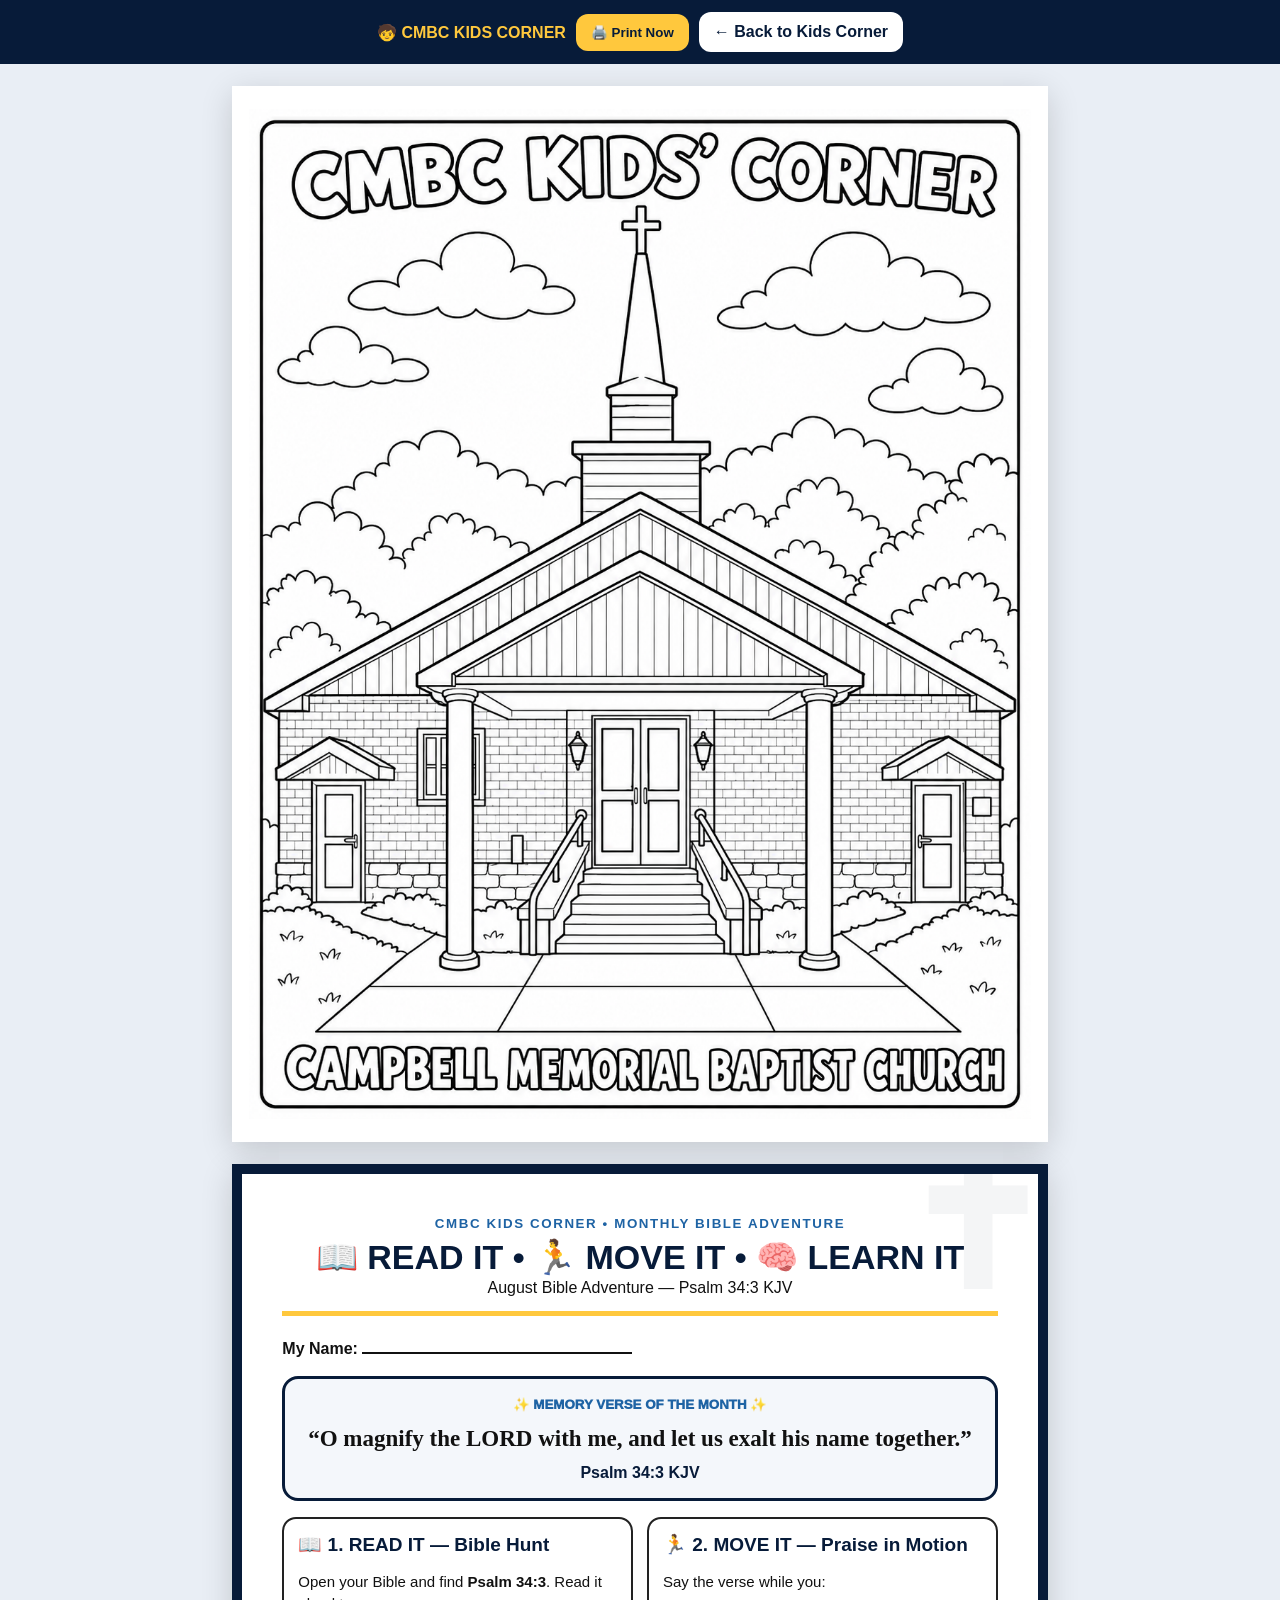
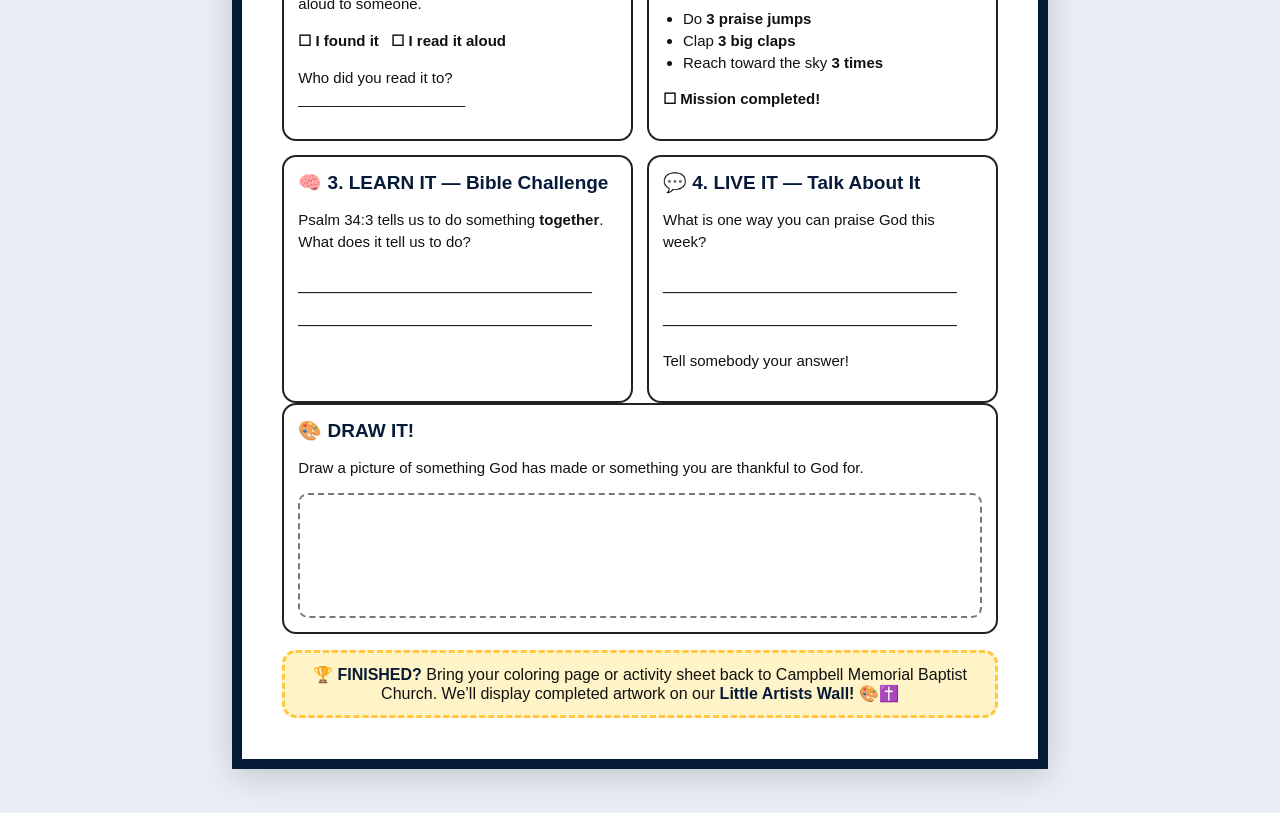
==== kids-print.html @ bbb98fdd "Add reliable Kids Corner printable pages" ====
<!doctype html>
<html lang="en">
<head>
<meta charset="utf-8">
<meta name="viewport" content="width=device-width,initial-scale=1">
<title>CMBC Kids Corner Printables</title>
<style>
:root{--navy:#071b39;--gold:#ffc83d;--blue:#1e63a4}*{box-sizing:border-box}body{margin:0;background:#e9eef5;color:#111;font-family:Arial,Helvetica,sans-serif}.toolbar{position:sticky;top:0;z-index:5;background:var(--navy);color:#fff;padding:12px 16px;display:flex;gap:10px;align-items:center;justify-content:center;flex-wrap:wrap}.toolbar b{color:var(--gold)}button,a{border:0;border-radius:12px;padding:11px 15px;font-weight:900;cursor:pointer;text-decoration:none}.print-btn{background:var(--gold);color:var(--navy)}.back-btn{background:#fff;color:var(--navy)}.pages{padding:22px}.sheet{width:min(8.5in,100%);min-height:11in;margin:0 auto 22px;background:#fff;box-shadow:0 8px 30px rgba(0,0,0,.16);position:relative;overflow:hidden}.color-page{display:flex;align-items:center;justify-content:center;padding:.18in}.color-page img{width:100%;height:auto;max-height:10.6in;object-fit:contain}.activity{padding:.42in;border:10px solid var(--navy)}.activity:before{content:'✝';position:absolute;right:-12px;top:-35px;font:900 180px/1 Georgia,serif;color:rgba(7,27,57,.045)}.activity>*{position:relative;z-index:1}.activity-head{text-align:center;border-bottom:5px solid var(--gold);padding-bottom:14px}.activity-head small{font-weight:900;letter-spacing:.12em;color:var(--blue)}.activity-head h1{margin:5px 0 2px;color:var(--navy);font-size:34px}.activity-head p{margin:0}.name{margin:18px 0;font-weight:900}.line{display:inline-block;min-width:270px;border-bottom:2px solid #111;height:20px}.verse-box{background:#f4f7fb;border:3px solid var(--navy);border-radius:16px;padding:16px;text-align:center}.verse-box small{font-weight:1000;color:var(--blue)}.verse-box blockquote{font:700 23px/1.35 Georgia,serif;margin:10px 0}.verse-box b{color:var(--navy)}.grid{display:grid;grid-template-columns:1fr 1fr;gap:14px;margin-top:16px}.box{border:2px solid #222;border-radius:14px;padding:14px;min-height:175px}.box h2{font-size:19px;margin:0 0 8px;color:var(--navy)}.box p,.box li{font-size:15px;line-height:1.45}.box ul{margin:8px 0;padding-left:20px}.answer-lines{line-height:2.1}.draw{min-height:210px}.draw-space{height:125px;border:2px dashed #777;border-radius:10px;margin-top:8px}.return{margin-top:16px;text-align:center;background:#fff4c7;border:3px dashed var(--gold);border-radius:14px;padding:12px}.return b{color:var(--navy)}.checklist{font-weight:700}@media(max-width:700px){.pages{padding:8px}.sheet{min-height:auto}.activity{padding:20px}.grid{grid-template-columns:1fr}.toolbar{font-size:13px}}@page{size:letter portrait;margin:0}@media print{body{background:#fff}.toolbar{display:none!important}.pages{padding:0}.sheet{width:8.5in;height:11in;min-height:11in;margin:0;box-shadow:none;page-break-after:always;break-after:page}.sheet:last-child{page-break-after:auto;break-after:auto}.color-page{padding:.15in}.activity{padding:.38in}body.mode-color .activity{display:none!important}body.mode-activity .color-page{display:none!important}}
</style>
</head>
<body>
<div class="toolbar"><b>🧒 CMBC KIDS CORNER</b><button class="print-btn" onclick="window.print()">🖨️ Print Now</button><a class="back-btn" href="./#kids-corner">← Back to Kids Corner</a></div>
<div class="pages">
<section class="sheet color-page" aria-label="Coloring page"><img src="images/kidscornercolorpage1.png" alt="CMBC Kids Corner coloring page"></section>
<section class="sheet activity" aria-label="Bible Adventure activity sheet">
 <div class="activity-head"><small>CMBC KIDS CORNER • MONTHLY BIBLE ADVENTURE</small><h1>📖 READ IT • 🏃 MOVE IT • 🧠 LEARN IT</h1><p>August Bible Adventure — Psalm 34:3 KJV</p></div>
 <p class="name">My Name: <span class="line"></span></p>
 <div class="verse-box"><small>✨ MEMORY VERSE OF THE MONTH ✨</small><blockquote>“O magnify the LORD with me, and let us exalt his name together.”</blockquote><b>Psalm 34:3 KJV</b></div>
 <div class="grid">
  <div class="box"><h2>📖 1. READ IT — Bible Hunt</h2><p>Open your Bible and find <b>Psalm 34:3</b>. Read it aloud to someone.</p><p class="checklist">☐ I found it &nbsp; ☐ I read it aloud</p><p>Who did you read it to? ____________________</p></div>
  <div class="box"><h2>🏃 2. MOVE IT — Praise in Motion</h2><p>Say the verse while you:</p><ul><li>Do <b>3 praise jumps</b></li><li>Clap <b>3 big claps</b></li><li>Reach toward the sky <b>3 times</b></li></ul><p class="checklist">☐ Mission completed!</p></div>
  <div class="box"><h2>🧠 3. LEARN IT — Bible Challenge</h2><p>Psalm 34:3 tells us to do something <b>together</b>. What does it tell us to do?</p><div class="answer-lines">_________________________________<br>_________________________________</div></div>
  <div class="box"><h2>💬 4. LIVE IT — Talk About It</h2><p>What is one way you can praise God this week?</p><div class="answer-lines">_________________________________<br>_________________________________</div><p>Tell somebody your answer!</p></div>
 </div>
 <div class="box draw"><h2>🎨 DRAW IT!</h2><p>Draw a picture of something God has made or something you are thankful to God for.</p><div class="draw-space"></div></div>
 <div class="return">🏆 <b>FINISHED?</b> Bring your coloring page or activity sheet back to Campbell Memorial Baptist Church. We’ll display completed artwork on our <b>Little Artists Wall!</b> 🎨✝️</div>
</section>
</div>
<script>
const mode=new URLSearchParams(location.search).get('print');if(mode==='color')document.body.classList.add('mode-color');if(mode==='activity')document.body.classList.add('mode-activity');
</script>
</body>
</html>
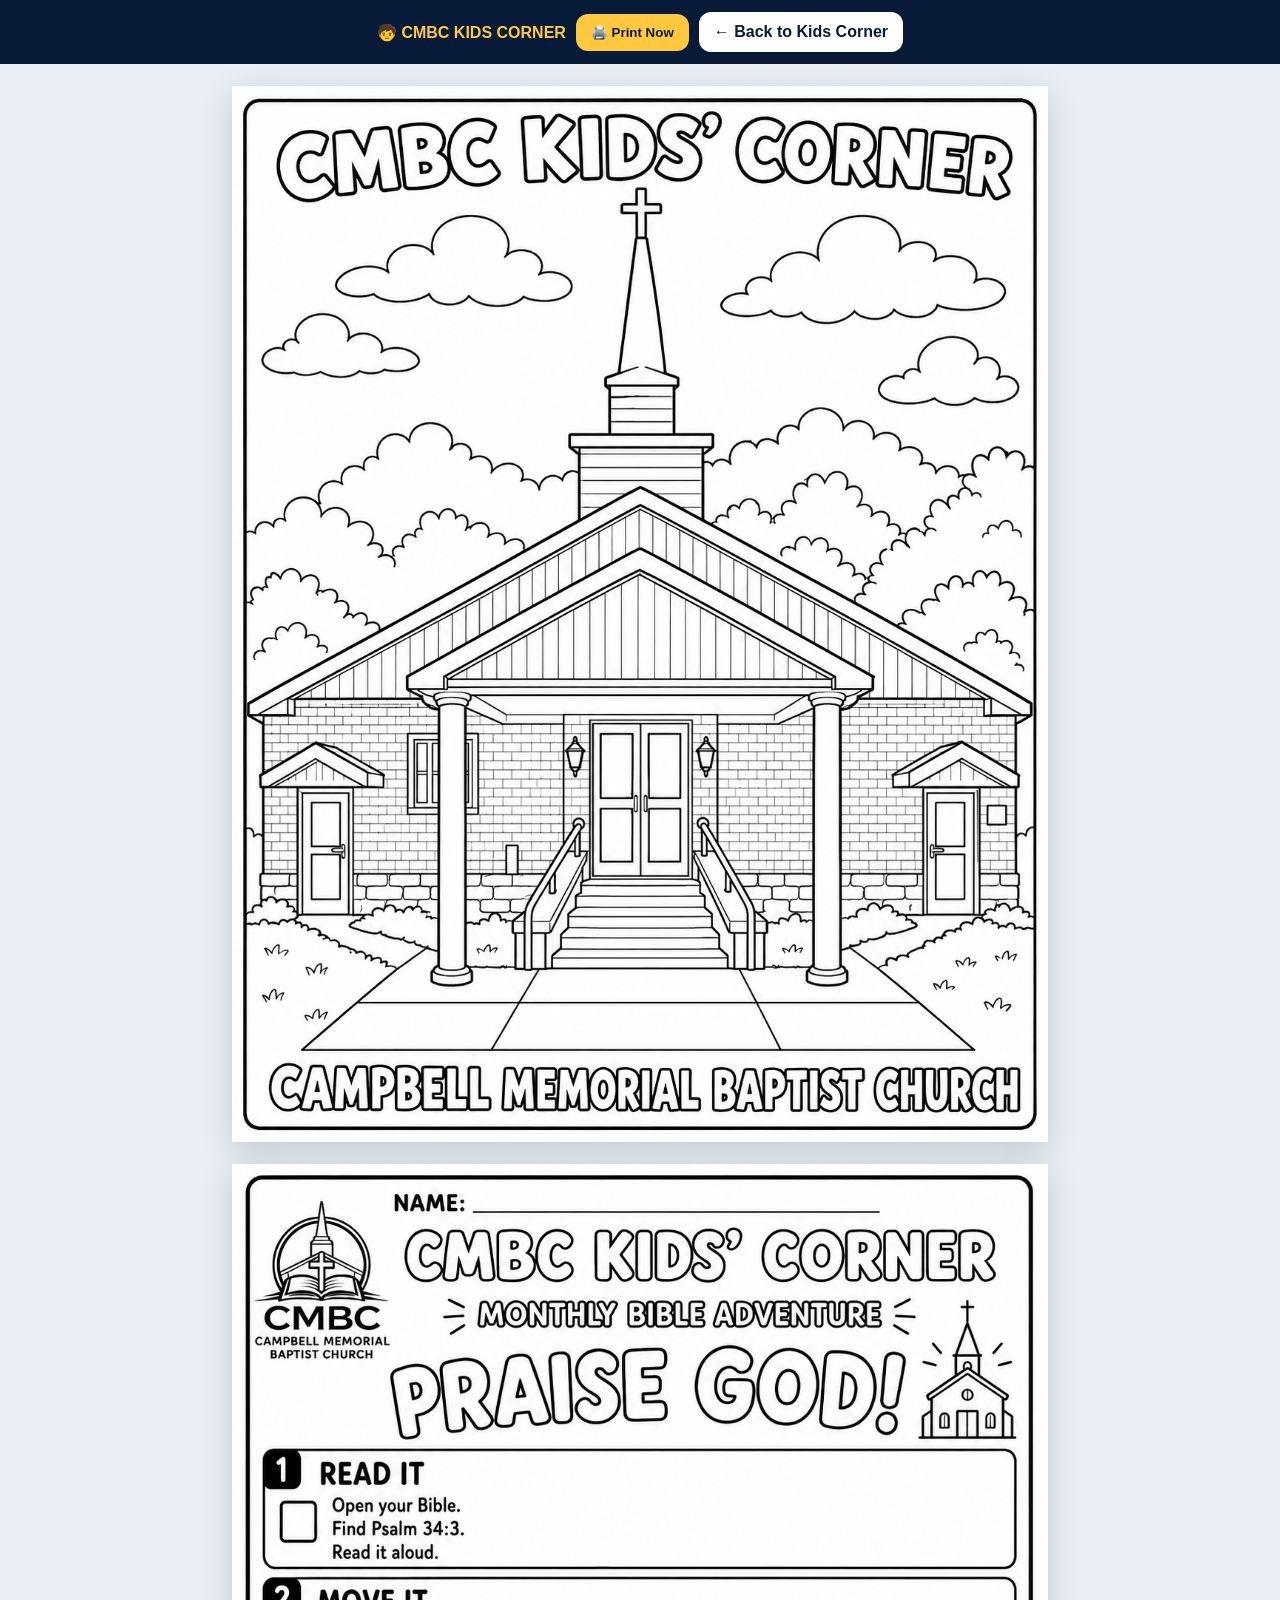
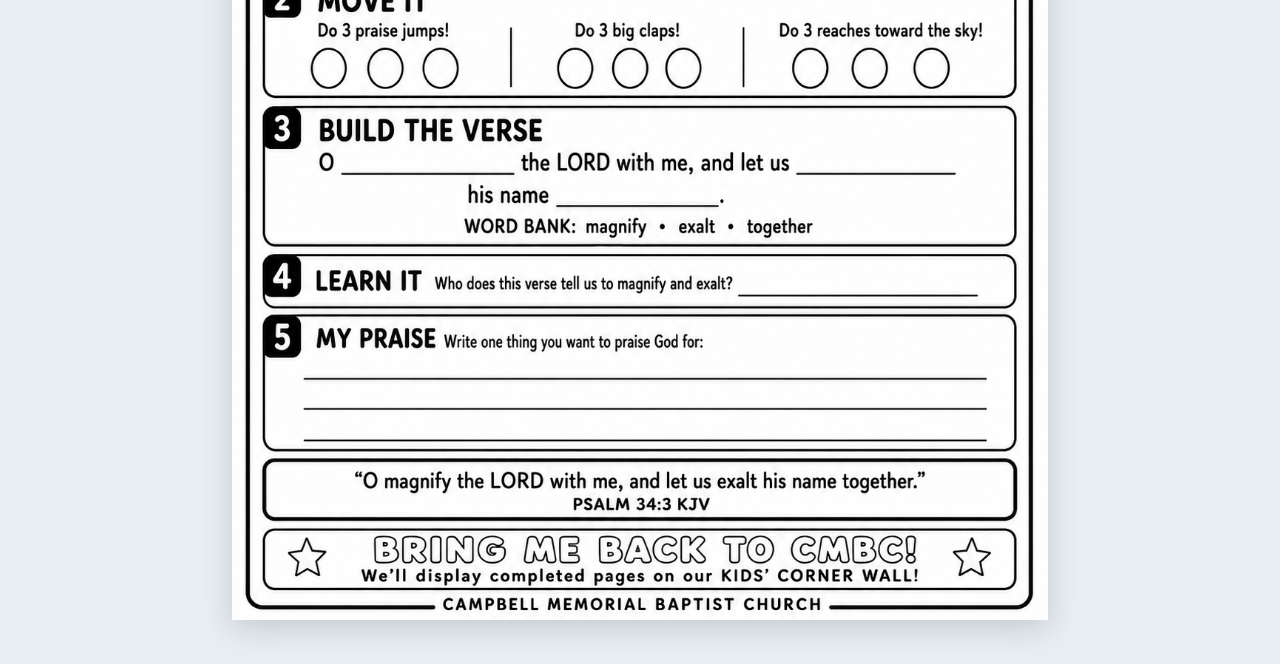
==== commit f72264ca: "Use uploaded CMBC Kids Corner activity sheet for printing" ====
--- a/kids-print.html
+++ b/kids-print.html
@@ -5,29 +5,19 @@
 <meta name="viewport" content="width=device-width,initial-scale=1">
 <title>CMBC Kids Corner Printables</title>
 <style>
-:root{--navy:#071b39;--gold:#ffc83d;--blue:#1e63a4}*{box-sizing:border-box}body{margin:0;background:#e9eef5;color:#111;font-family:Arial,Helvetica,sans-serif}.toolbar{position:sticky;top:0;z-index:5;background:var(--navy);color:#fff;padding:12px 16px;display:flex;gap:10px;align-items:center;justify-content:center;flex-wrap:wrap}.toolbar b{color:var(--gold)}button,a{border:0;border-radius:12px;padding:11px 15px;font-weight:900;cursor:pointer;text-decoration:none}.print-btn{background:var(--gold);color:var(--navy)}.back-btn{background:#fff;color:var(--navy)}.pages{padding:22px}.sheet{width:min(8.5in,100%);min-height:11in;margin:0 auto 22px;background:#fff;box-shadow:0 8px 30px rgba(0,0,0,.16);position:relative;overflow:hidden}.color-page{display:flex;align-items:center;justify-content:center;padding:.18in}.color-page img{width:100%;height:auto;max-height:10.6in;object-fit:contain}.activity{padding:.42in;border:10px solid var(--navy)}.activity:before{content:'✝';position:absolute;right:-12px;top:-35px;font:900 180px/1 Georgia,serif;color:rgba(7,27,57,.045)}.activity>*{position:relative;z-index:1}.activity-head{text-align:center;border-bottom:5px solid var(--gold);padding-bottom:14px}.activity-head small{font-weight:900;letter-spacing:.12em;color:var(--blue)}.activity-head h1{margin:5px 0 2px;color:var(--navy);font-size:34px}.activity-head p{margin:0}.name{margin:18px 0;font-weight:900}.line{display:inline-block;min-width:270px;border-bottom:2px solid #111;height:20px}.verse-box{background:#f4f7fb;border:3px solid var(--navy);border-radius:16px;padding:16px;text-align:center}.verse-box small{font-weight:1000;color:var(--blue)}.verse-box blockquote{font:700 23px/1.35 Georgia,serif;margin:10px 0}.verse-box b{color:var(--navy)}.grid{display:grid;grid-template-columns:1fr 1fr;gap:14px;margin-top:16px}.box{border:2px solid #222;border-radius:14px;padding:14px;min-height:175px}.box h2{font-size:19px;margin:0 0 8px;color:var(--navy)}.box p,.box li{font-size:15px;line-height:1.45}.box ul{margin:8px 0;padding-left:20px}.answer-lines{line-height:2.1}.draw{min-height:210px}.draw-space{height:125px;border:2px dashed #777;border-radius:10px;margin-top:8px}.return{margin-top:16px;text-align:center;background:#fff4c7;border:3px dashed var(--gold);border-radius:14px;padding:12px}.return b{color:var(--navy)}.checklist{font-weight:700}@media(max-width:700px){.pages{padding:8px}.sheet{min-height:auto}.activity{padding:20px}.grid{grid-template-columns:1fr}.toolbar{font-size:13px}}@page{size:letter portrait;margin:0}@media print{body{background:#fff}.toolbar{display:none!important}.pages{padding:0}.sheet{width:8.5in;height:11in;min-height:11in;margin:0;box-shadow:none;page-break-after:always;break-after:page}.sheet:last-child{page-break-after:auto;break-after:auto}.color-page{padding:.15in}.activity{padding:.38in}body.mode-color .activity{display:none!important}body.mode-activity .color-page{display:none!important}}
+:root{--navy:#071b39;--gold:#ffc83d}*{box-sizing:border-box}body{margin:0;background:#e9eef5;font-family:Arial,Helvetica,sans-serif}.toolbar{position:sticky;top:0;z-index:5;background:var(--navy);color:#fff;padding:12px 16px;display:flex;gap:10px;align-items:center;justify-content:center;flex-wrap:wrap}.toolbar b{color:var(--gold)}button,a{border:0;border-radius:12px;padding:11px 15px;font-weight:900;cursor:pointer;text-decoration:none}.print-btn{background:var(--gold);color:var(--navy)}.back-btn{background:#fff;color:var(--navy)}.pages{padding:22px}.sheet{width:min(8.5in,100%);min-height:11in;margin:0 auto 22px;background:#fff;box-shadow:0 8px 30px rgba(0,0,0,.16);display:flex;align-items:center;justify-content:center;overflow:hidden}.sheet img{display:block;width:100%;height:auto;max-height:11in;object-fit:contain}@media(max-width:700px){.pages{padding:8px}.sheet{min-height:auto}.toolbar{font-size:13px}}@page{size:letter portrait;margin:0}@media print{body{background:#fff}.toolbar{display:none!important}.pages{padding:0}.sheet{width:8.5in;height:11in;min-height:11in;margin:0;box-shadow:none;page-break-after:always;break-after:page}.sheet:last-child{page-break-after:auto;break-after:auto}.sheet img{width:100%;height:100%;max-height:none;object-fit:contain}body.mode-color .activity-page{display:none!important}body.mode-activity .color-page{display:none!important}}
 </style>
 </head>
 <body>
 <div class="toolbar"><b>🧒 CMBC KIDS CORNER</b><button class="print-btn" onclick="window.print()">🖨️ Print Now</button><a class="back-btn" href="./#kids-corner">← Back to Kids Corner</a></div>
 <div class="pages">
-<section class="sheet color-page" aria-label="Coloring page"><img src="images/kidscornercolorpage1.png" alt="CMBC Kids Corner coloring page"></section>
-<section class="sheet activity" aria-label="Bible Adventure activity sheet">
- <div class="activity-head"><small>CMBC KIDS CORNER • MONTHLY BIBLE ADVENTURE</small><h1>📖 READ IT • 🏃 MOVE IT • 🧠 LEARN IT</h1><p>August Bible Adventure — Psalm 34:3 KJV</p></div>
- <p class="name">My Name: <span class="line"></span></p>
- <div class="verse-box"><small>✨ MEMORY VERSE OF THE MONTH ✨</small><blockquote>“O magnify the LORD with me, and let us exalt his name together.”</blockquote><b>Psalm 34:3 KJV</b></div>
- <div class="grid">
-  <div class="box"><h2>📖 1. READ IT — Bible Hunt</h2><p>Open your Bible and find <b>Psalm 34:3</b>. Read it aloud to someone.</p><p class="checklist">☐ I found it &nbsp; ☐ I read it aloud</p><p>Who did you read it to? ____________________</p></div>
-  <div class="box"><h2>🏃 2. MOVE IT — Praise in Motion</h2><p>Say the verse while you:</p><ul><li>Do <b>3 praise jumps</b></li><li>Clap <b>3 big claps</b></li><li>Reach toward the sky <b>3 times</b></li></ul><p class="checklist">☐ Mission completed!</p></div>
-  <div class="box"><h2>🧠 3. LEARN IT — Bible Challenge</h2><p>Psalm 34:3 tells us to do something <b>together</b>. What does it tell us to do?</p><div class="answer-lines">_________________________________<br>_________________________________</div></div>
-  <div class="box"><h2>💬 4. LIVE IT — Talk About It</h2><p>What is one way you can praise God this week?</p><div class="answer-lines">_________________________________<br>_________________________________</div><p>Tell somebody your answer!</p></div>
- </div>
- <div class="box draw"><h2>🎨 DRAW IT!</h2><p>Draw a picture of something God has made or something you are thankful to God for.</p><div class="draw-space"></div></div>
- <div class="return">🏆 <b>FINISHED?</b> Bring your coloring page or activity sheet back to Campbell Memorial Baptist Church. We’ll display completed artwork on our <b>Little Artists Wall!</b> 🎨✝️</div>
-</section>
+<section class="sheet color-page" aria-label="CMBC Kids Corner coloring page"><img src="images/kidscornercolorpage1.png" alt="CMBC Kids Corner coloring page"></section>
+<section class="sheet activity-page" aria-label="CMBC Kids Corner Monthly Bible Adventure activity sheet"><img src="images/kidscorneractivitypage1.png" alt="CMBC Kids Corner Monthly Bible Adventure Praise God activity sheet"></section>
 </div>
 <script>
-const mode=new URLSearchParams(location.search).get('print');if(mode==='color')document.body.classList.add('mode-color');if(mode==='activity')document.body.classList.add('mode-activity');
+const mode=new URLSearchParams(location.search).get('print');
+if(mode==='color')document.body.classList.add('mode-color');
+if(mode==='activity')document.body.classList.add('mode-activity');
 </script>
 </body>
 </html>
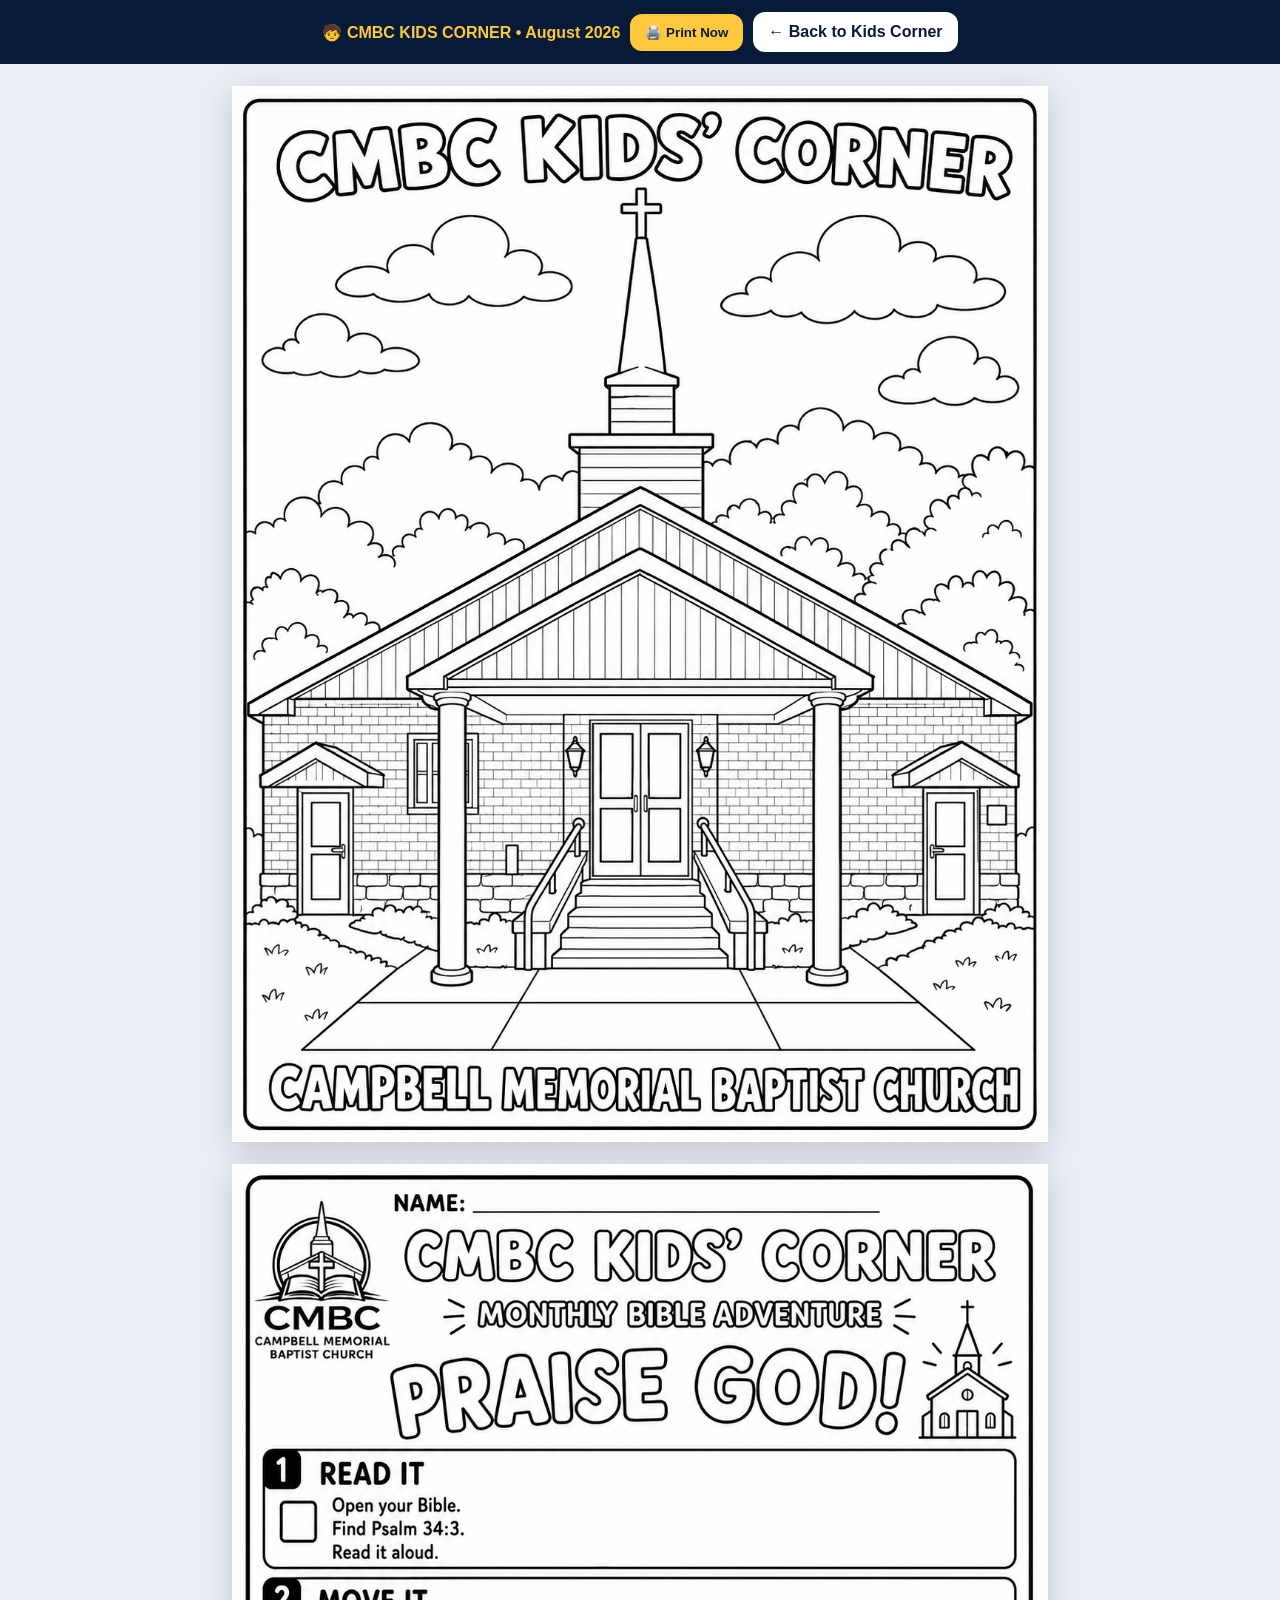
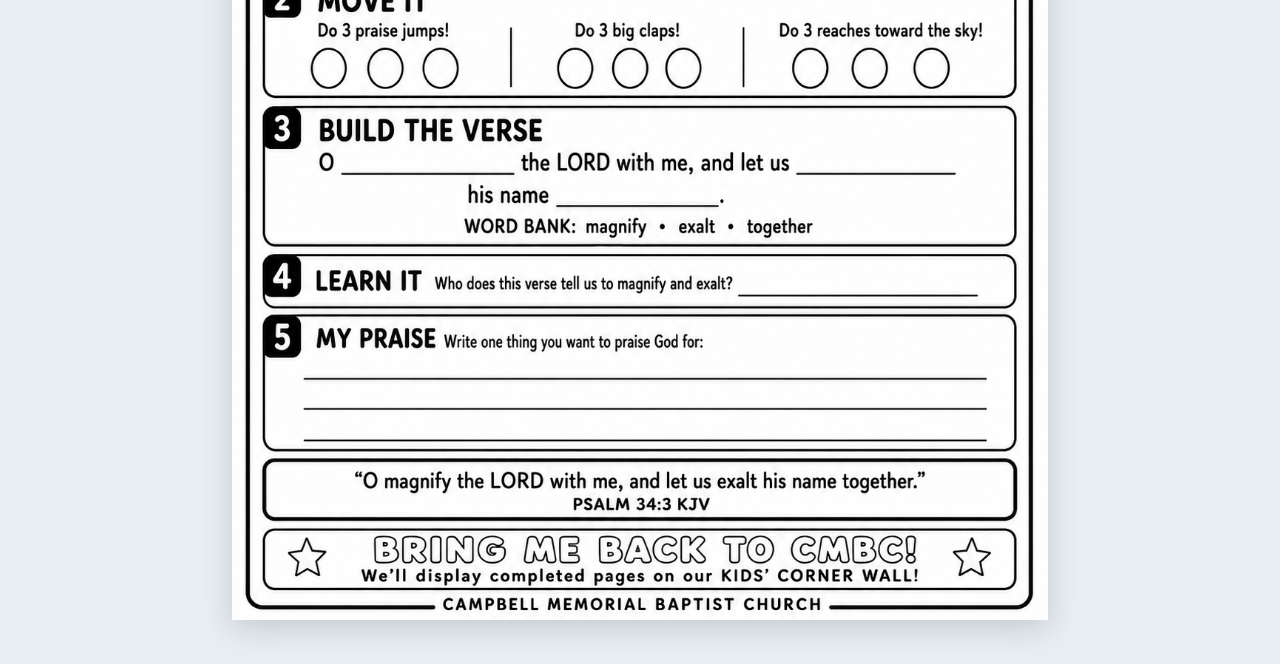
==== commit dbbcf279: "Make Kids Corner printable pages update monthly from config" ====
--- a/kids-print.html
+++ b/kids-print.html
@@ -5,19 +5,20 @@
 <meta name="viewport" content="width=device-width,initial-scale=1">
 <title>CMBC Kids Corner Printables</title>
 <style>
-:root{--navy:#071b39;--gold:#ffc83d}*{box-sizing:border-box}body{margin:0;background:#e9eef5;font-family:Arial,Helvetica,sans-serif}.toolbar{position:sticky;top:0;z-index:5;background:var(--navy);color:#fff;padding:12px 16px;display:flex;gap:10px;align-items:center;justify-content:center;flex-wrap:wrap}.toolbar b{color:var(--gold)}button,a{border:0;border-radius:12px;padding:11px 15px;font-weight:900;cursor:pointer;text-decoration:none}.print-btn{background:var(--gold);color:var(--navy)}.back-btn{background:#fff;color:var(--navy)}.pages{padding:22px}.sheet{width:min(8.5in,100%);min-height:11in;margin:0 auto 22px;background:#fff;box-shadow:0 8px 30px rgba(0,0,0,.16);display:flex;align-items:center;justify-content:center;overflow:hidden}.sheet img{display:block;width:100%;height:auto;max-height:11in;object-fit:contain}@media(max-width:700px){.pages{padding:8px}.sheet{min-height:auto}.toolbar{font-size:13px}}@page{size:letter portrait;margin:0}@media print{body{background:#fff}.toolbar{display:none!important}.pages{padding:0}.sheet{width:8.5in;height:11in;min-height:11in;margin:0;box-shadow:none;page-break-after:always;break-after:page}.sheet:last-child{page-break-after:auto;break-after:auto}.sheet img{width:100%;height:100%;max-height:none;object-fit:contain}body.mode-color .activity-page{display:none!important}body.mode-activity .color-page{display:none!important}}
+:root{--navy:#071b39;--gold:#ffc83d}*{box-sizing:border-box}body{margin:0;background:#e9eef5;font-family:Arial,Helvetica,sans-serif}.toolbar{position:sticky;top:0;z-index:5;background:var(--navy);color:#fff;padding:12px 16px;display:flex;gap:10px;align-items:center;justify-content:center;flex-wrap:wrap}.toolbar b{color:var(--gold)}button,a{border:0;border-radius:12px;padding:11px 15px;font-weight:900;cursor:pointer;text-decoration:none}.print-btn{background:var(--gold);color:var(--navy)}.back-btn{background:#fff;color:var(--navy)}.pages{padding:22px}.sheet{width:min(8.5in,100%);min-height:11in;margin:0 auto 22px;background:#fff;box-shadow:0 8px 30px rgba(0,0,0,.16);display:flex;align-items:center;justify-content:center;overflow:hidden}.sheet img{display:block;width:100%;height:auto;max-height:11in;object-fit:contain}.loading{padding:40px;text-align:center;font-weight:900;color:var(--navy)}@media(max-width:700px){.pages{padding:8px}.sheet{min-height:auto}.toolbar{font-size:13px}}@page{size:letter portrait;margin:0}@media print{body{background:#fff}.toolbar{display:none!important}.pages{padding:0}.sheet{width:8.5in;height:11in;min-height:11in;margin:0;box-shadow:none;page-break-after:always;break-after:page}.sheet:last-child{page-break-after:auto;break-after:auto}.sheet img{width:100%;height:100%;max-height:none;object-fit:contain}body.mode-color .activity-page{display:none!important}body.mode-activity .color-page{display:none!important}}
 </style>
 </head>
 <body>
-<div class="toolbar"><b>🧒 CMBC KIDS CORNER</b><button class="print-btn" onclick="window.print()">🖨️ Print Now</button><a class="back-btn" href="./#kids-corner">← Back to Kids Corner</a></div>
-<div class="pages">
-<section class="sheet color-page" aria-label="CMBC Kids Corner coloring page"><img src="images/kidscornercolorpage1.png" alt="CMBC Kids Corner coloring page"></section>
-<section class="sheet activity-page" aria-label="CMBC Kids Corner Monthly Bible Adventure activity sheet"><img src="images/kidscorneractivitypage1.png" alt="CMBC Kids Corner Monthly Bible Adventure Praise God activity sheet"></section>
-</div>
+<div class="toolbar"><b id="printTitle">🧒 CMBC KIDS CORNER</b><button class="print-btn" onclick="window.print()">🖨️ Print Now</button><a class="back-btn" href="./#kids-corner">← Back to Kids Corner</a></div>
+<div id="pages" class="pages"><div class="loading">Loading this month's Kids Corner pages…</div></div>
 <script>
-const mode=new URLSearchParams(location.search).get('print');
-if(mode==='color')document.body.classList.add('mode-color');
-if(mode==='activity')document.body.classList.add('mode-activity');
+(async()=>{
+ const fallback={month:'August 2026',coloringImage:'images/kidscornercolorpage1.png',activityImage:'images/kidscorneractivitypage1.png'};
+ let c=fallback;try{const r=await fetch('kids-monthly.json?v='+Date.now(),{cache:'no-store'});if(r.ok)c={...fallback,...await r.json()}}catch(e){}
+ document.querySelector('#printTitle').textContent='🧒 CMBC KIDS CORNER • '+c.month;
+ document.querySelector('#pages').innerHTML=`<section class="sheet color-page" aria-label="CMBC Kids Corner coloring page"><img src="${c.coloringImage}" alt="CMBC Kids Corner coloring page"></section><section class="sheet activity-page" aria-label="CMBC Kids Corner activity sheet"><img src="${c.activityImage}" alt="CMBC Kids Corner activity sheet"></section>`;
+ const mode=new URLSearchParams(location.search).get('print');if(mode==='color')document.body.classList.add('mode-color');if(mode==='activity')document.body.classList.add('mode-activity');
+})();
 </script>
 </body>
 </html>
